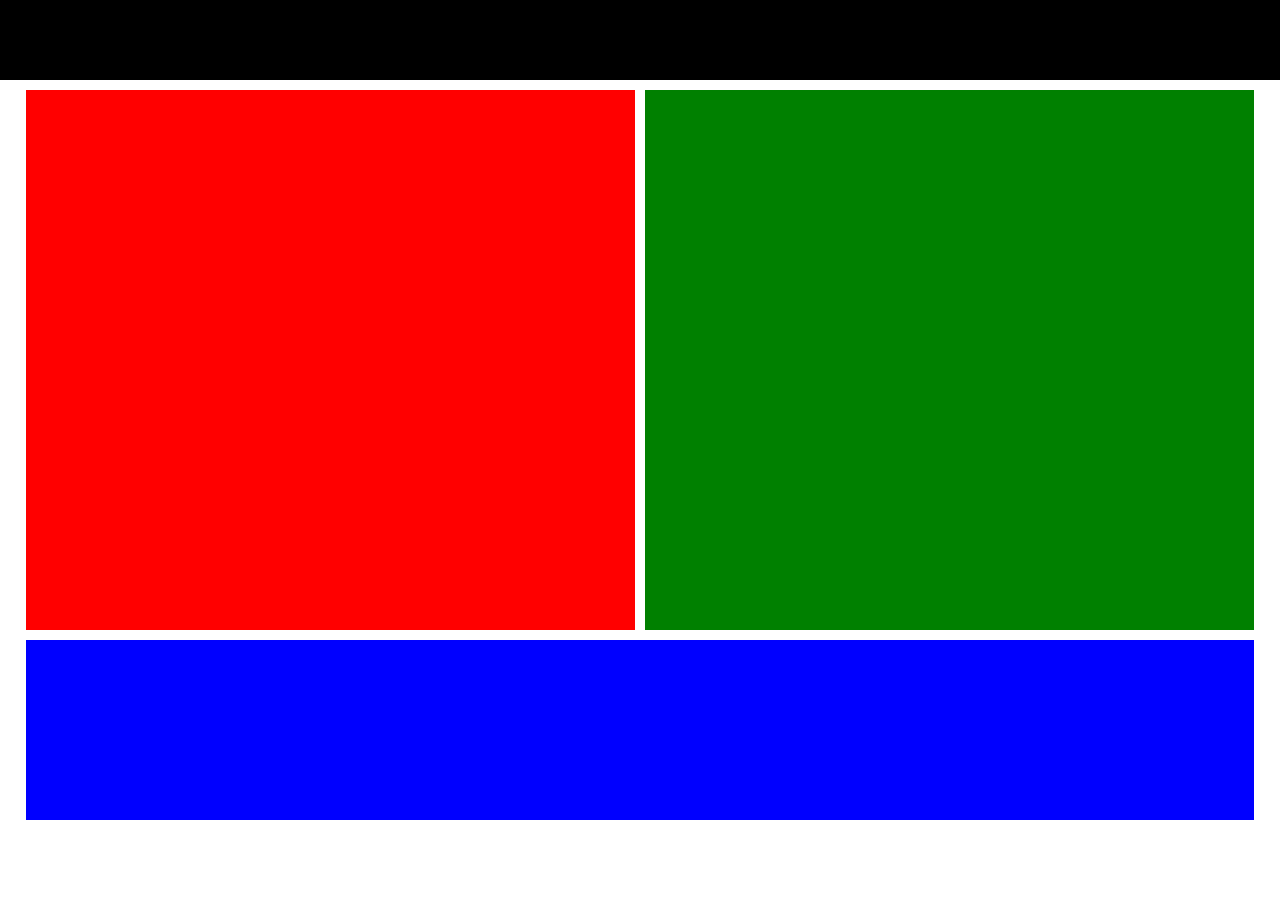
==== FrontEnd/Landing.html @ 983357b7 "Landing inicio" ====
<!DOCTYPE html>
<html lang="pt">
    <head>
        <meta charset="UTF-8">
        <meta name="viewport" content="width=device-width, initial-scale=1.0">
        <title>Home</title>
        <link rel="stylesheet" href="css/padrao.css">
        <link rel="stylesheet" href="css/landing.css">
    </head>
    <body>     
        <header class="header">

        </header>

        <main class="content">
            
            <div id="container"> 
                <div id="esquerda"> </div> 
                <div id="direita"> </div> 
                <div id="rodape"> </div> 
            </div>

        </main>

        <footer id="footer">

        </footer>
    </body>

</html>
---- FrontEnd/css/padrao.css ----
*{
    margin: 0px;
    padding: 0px;
}
    
body{
    margin: 0;
}

.header{
    width: 100%;
    height: 80px;
    background: black;
}

.content{
    padding: 0 2vw;
}
---- FrontEnd/css/landing.css ----
#container{
    display: grid;
    grid-template-columns: 1fr 1fr;
    grid-template-rows:60vh 20vh;
    grid-template-areas:    "E D"
                            "R R";
    grid-gap: 10px;
    margin-top: 10px;
}
    
#esquerda{
    grid-area: E;
    background-color: red;
    
}
    
#direita{
    grid-area: D;
    background-color: green;
    
}
    
#rodape{
    grid-area: R;
    background-color: blue;
    
}
    
/* a media query será aplicada para ajustar o layout quando a tela for menor que 500px*/
@media screen and (max-width: 500px) {
    
    #container{
        grid-template-columns: 1fr;
        grid-template-rows: 60vh 25vh;
        grid-template-areas:    "D"
                                "R";
    }
    
    #esquerda{
        display:none;    
    }

}
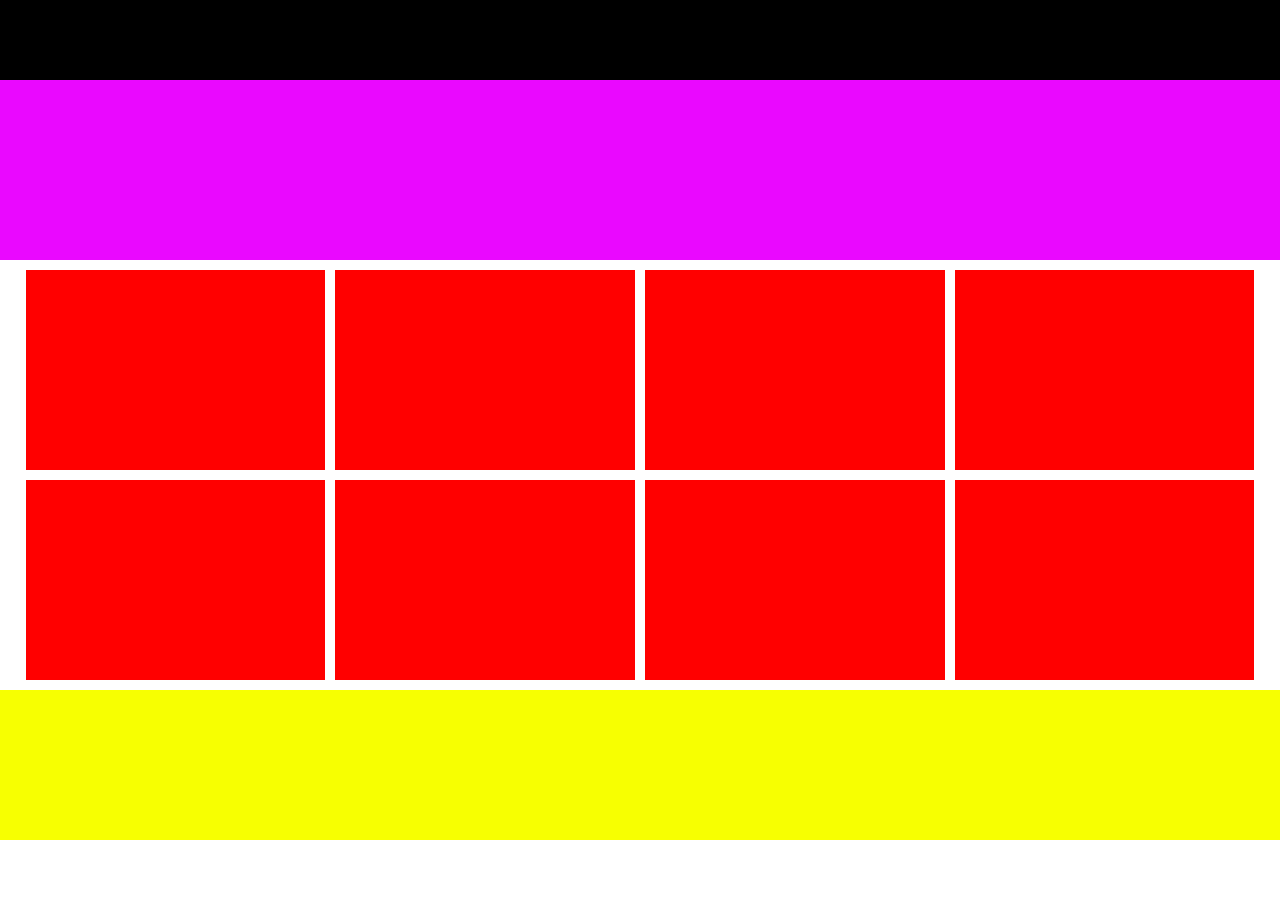
==== commit e3370148: "Home base pronto" ====
--- a/FrontEnd/Landing.html
+++ b/FrontEnd/Landing.html
@@ -11,18 +11,28 @@
         <header class="header">
 
         </header>
+            
+        <div id="pesquisa"></div>
 
         <main class="content">
-            
+
             <div id="container"> 
-                <div id="esquerda"> </div> 
-                <div id="direita"> </div> 
-                <div id="rodape"> </div> 
+
+                <div class="card"></div>
+                <div class="card"></div>
+                <div class="card"></div>
+                <div class="card"></div>
+
+                <div class="card"></div>
+                <div class="card"></div>
+                <div class="card"></div>
+                <div class="card"></div>
+
             </div>
 
         </main>
 
-        <footer id="footer">
+        <footer class="footer">
 
         </footer>
     </body>
--- a/FrontEnd/css/padrao.css
+++ b/FrontEnd/css/padrao.css
@@ -13,6 +13,8 @@
     background: black;
 }
 
-.content{
-    padding: 0 2vw;
-}+.footer{
+    width: 100%;
+    height: 150px;
+    background: rgb(247, 255, 1);
+}
--- a/FrontEnd/css/landing.css
+++ b/FrontEnd/css/landing.css
@@ -1,43 +1,40 @@
 #container{
     display: grid;
-    grid-template-columns: 1fr 1fr;
-    grid-template-rows:60vh 20vh;
-    grid-template-areas:    "E D"
-                            "R R";
-    grid-gap: 10px;
+    grid-template-columns: repeat(4, 1fr);
+
+    gap: 10px;
     margin-top: 10px;
+    margin-bottom: 10px;
+}
+
+.content{
+    padding: 0 2vw;
+}
+
+#pesquisa{
+    width: 100%;
+    height: 180px;
+    background: rgb(234, 8, 255);
+} 
+
+.card{
+    height: 200px;
+    background: red;
 }
     
-#esquerda{
-    grid-area: E;
-    background-color: red;
-    
-}
-    
-#direita{
-    grid-area: D;
-    background-color: green;
-    
-}
-    
-#rodape{
-    grid-area: R;
-    background-color: blue;
-    
-}
-    
-/* a media query será aplicada para ajustar o layout quando a tela for menor que 500px*/
-@media screen and (max-width: 500px) {
-    
+
+@media (max-width: 900px){
+
     #container{
-        grid-template-columns: 1fr;
-        grid-template-rows: 60vh 25vh;
-        grid-template-areas:    "D"
-                                "R";
-    }
-    
-    #esquerda{
-        display:none;    
+        grid-template-columns: repeat(2, 1fr); /*Quando ficar menor que 900 vira duas coluna*/
     }
 
 }
+
+@media (max-width: 600px){
+
+    #container{
+        grid-template-columns: 1fr; /*Quando ficar menor que 600 vira uma coluna*/
+    }
+
+}
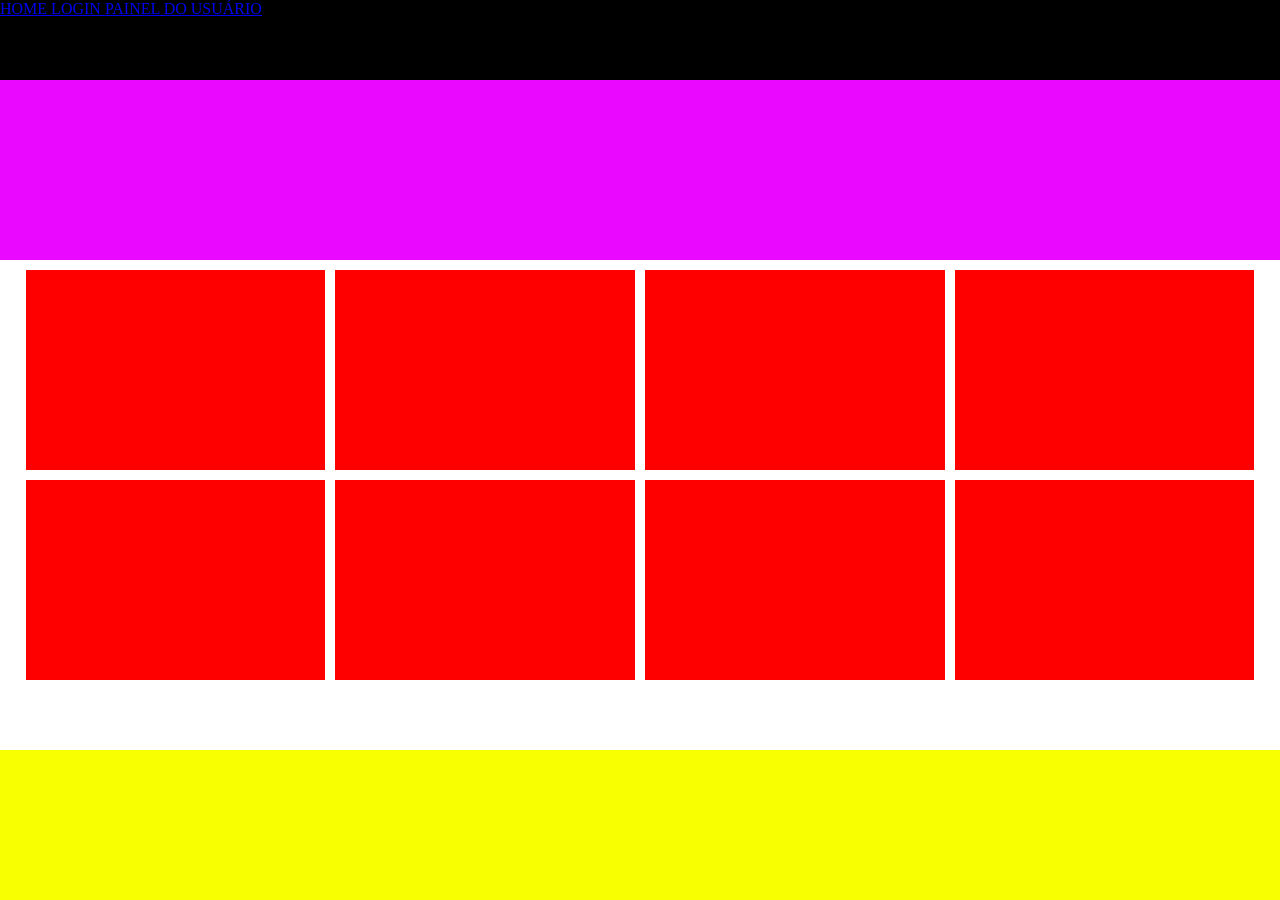
==== commit 12f401f1: "so uma att" ====
--- a/FrontEnd/Landing.html
+++ b/FrontEnd/Landing.html
@@ -10,6 +10,12 @@
     <body>     
         <header class="header">
 
+            <nav>
+                <a href="Landing.html"> HOME </a>
+                <a href="Login.html"> LOGIN </a>
+                <a href="Painel_Imovel"> PAINEL DO USUÁRIO </a>
+            </nav>
+        
         </header>
             
         <div id="pesquisa"></div>
--- a/FrontEnd/css/padrao.css
+++ b/FrontEnd/css/padrao.css
@@ -1,10 +1,18 @@
 *{
     margin: 0px;
     padding: 0px;
+    box-sizing: border-box;
 }
     
+html,
 body{
-    margin: 0;
+    height: auto;
+}
+
+body{
+    min-height: 100vh;
+    display: flex;
+    flex-direction: column;
 }
 
 .header{
@@ -13,6 +21,12 @@
     background: black;
 }
 
+.content{
+    flex: 1;
+    padding: 0 2vw;
+}
+
+
 .footer{
     width: 100%;
     height: 150px;
--- a/FrontEnd/css/landing.css
+++ b/FrontEnd/css/landing.css
@@ -5,10 +5,6 @@
     gap: 10px;
     margin-top: 10px;
     margin-bottom: 10px;
-}
-
-.content{
-    padding: 0 2vw;
 }
 
 #pesquisa{
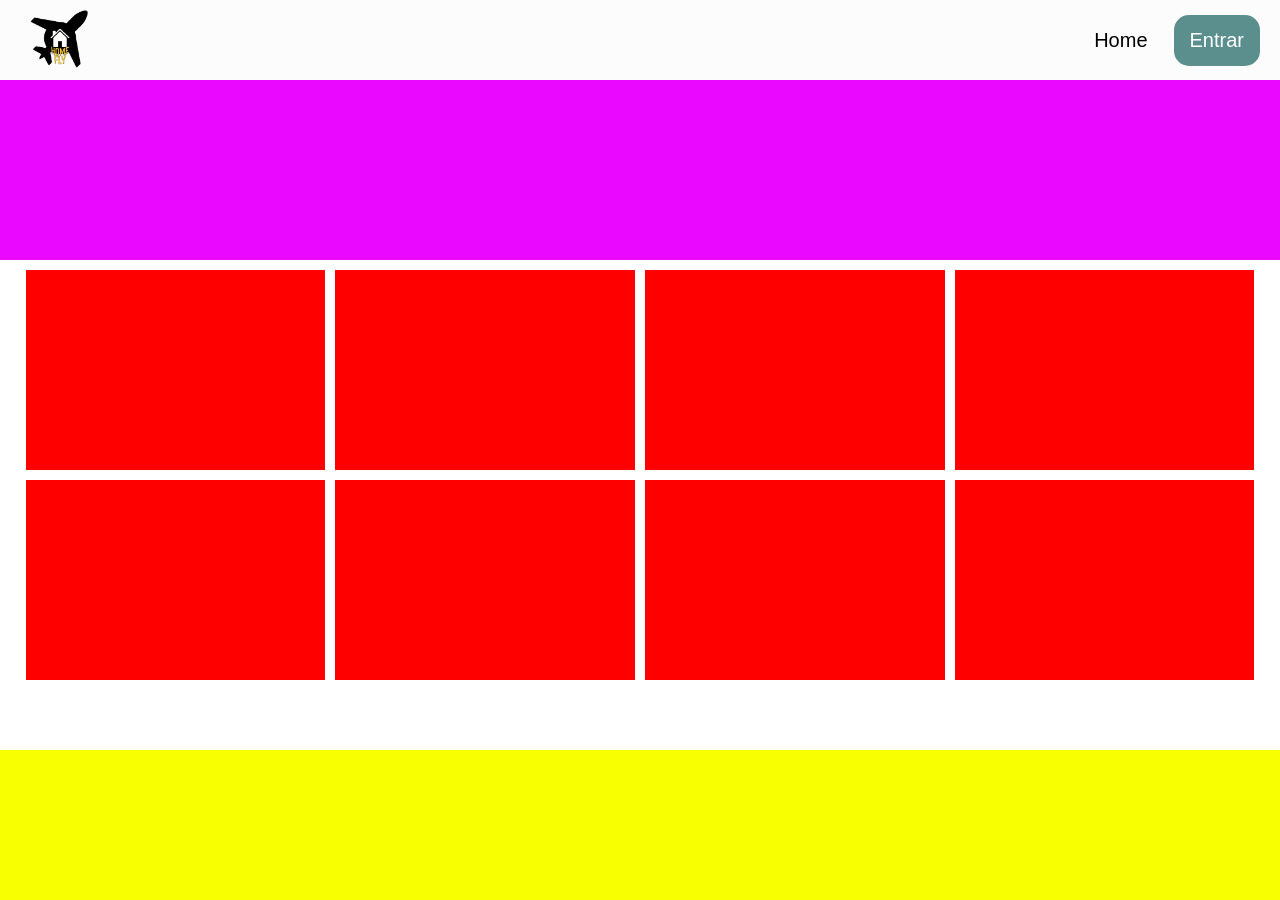
==== commit ccde6b65: "header finalizado" ====
--- a/FrontEnd/Landing.html
+++ b/FrontEnd/Landing.html
@@ -3,19 +3,24 @@
     <head>
         <meta charset="UTF-8">
         <meta name="viewport" content="width=device-width, initial-scale=1.0">
-        <title>Home</title>
+        <title>HomeFly</title>
         <link rel="stylesheet" href="css/padrao.css">
         <link rel="stylesheet" href="css/landing.css">
     </head>
     <body>     
         <header class="header">
 
-            <nav>
-                <a href="Landing.html"> HOME </a>
-                <a href="Login.html"> LOGIN </a>
-                <a href="Painel_Imovel"> PAINEL DO USUÁRIO </a>
+            <nav class="navHeader">
+                <div class="navHeader-logo">
+                   <img src="img/logo.png" alt="Logo"> 
+                </div>
+                
+                <div class="navHeader-links">
+                    <a href="Landing.html" class="navHeader-link"> Home </a>
+                    <a href="Login.html" class="navHeader-link caixa"> Entrar </a>
+                </div>
             </nav>
-        
+            
         </header>
             
         <div id="pesquisa"></div>
--- a/FrontEnd/css/padrao.css
+++ b/FrontEnd/css/padrao.css
@@ -26,6 +26,50 @@
     padding: 0 2vw;
 }
 
+.navHeader {
+    height: 80px;
+    background-color: #fcfcfc;
+
+    display: flex;
+    align-items: center;
+    justify-content: space-between;
+    padding: 0 20px;
+}
+
+.navHeader-logo img{
+    height: 100px;
+}
+
+.navHeader-links{
+    display: flex;
+    gap: 10px;
+}
+
+.navHeader-link {
+    display: block;
+    color: #000000;
+
+    text-align: center;
+    padding: 14px 16px;
+    text-decoration: none;
+
+    font-family: "Inter", sans-serif;
+    font-size: 20px;
+    font-weight: 500;
+
+    display: inline-block;
+    transition: transform 0.3s ease;
+}
+
+.navHeader-link:hover {
+    transform: scale(1.3);
+}
+
+.navHeader-link.caixa {
+    background-color: #5A8F8D;
+    color: rgb(255, 255, 255);
+    border-radius: 15px;
+}
 
 .footer{
     width: 100%;
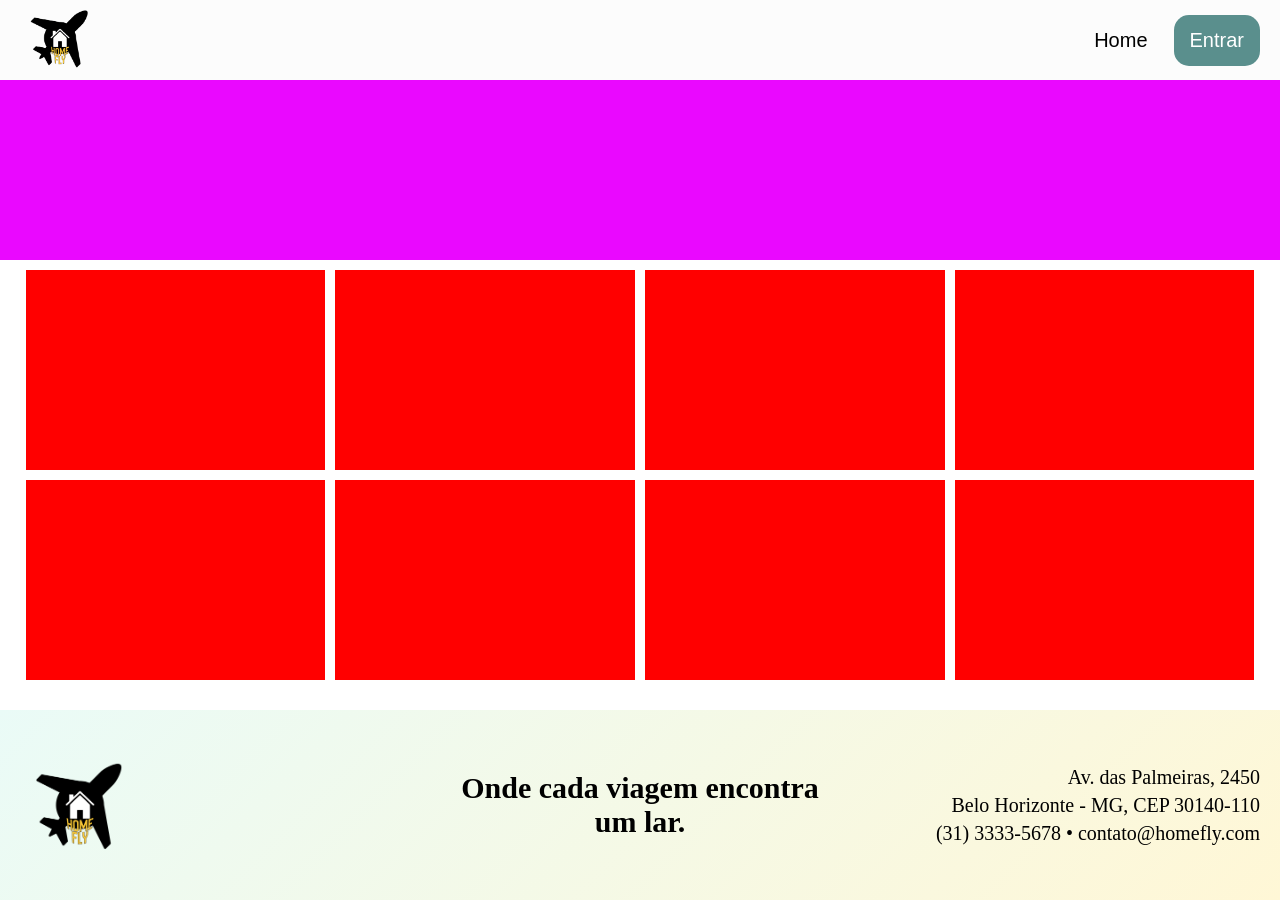
==== commit 4800bf36: "Footer finalizado" ====
--- a/FrontEnd/Landing.html
+++ b/FrontEnd/Landing.html
@@ -45,7 +45,28 @@
 
         <footer class="footer">
 
+            <div class="footerContent">
+
+                <div class="footer-sobre">
+                    <img src="img/logo.png" alt="Logo" class="footer-logo">
+                </div>
+
+                <div class="footer-slogan">
+                    <p>Onde cada viagem encontra um lar.</p>
+                </div>
+
+                <div class="footer-info">
+                    <div class="footer-endereco">
+                        <p>Av. das Palmeiras, 2450</p>
+                        <p>Belo Horizonte - MG, CEP 30140-110</p>
+                        <p>(31) 3333-5678 • contato@homefly.com</p>
+                    </div>
+                </div>
+
+            </div>
+            
         </footer>
+
     </body>
 
 </html>
--- a/FrontEnd/css/padrao.css
+++ b/FrontEnd/css/padrao.css
@@ -73,6 +73,58 @@
 
 .footer{
     width: 100%;
-    height: 150px;
-    background: rgb(247, 255, 1);
+    min-height: 150px;
+    background: linear-gradient(135deg,#EAFBF7 0%,#FFF7D6 100%);
+    padding: 20px;
 }
+
+.footerContent{
+    height: 100%;
+    display: flex;
+    align-items: center;
+    justify-content: space-between;
+    gap: 20px;
+}
+
+.footer-sobre{
+    display: flex;
+    align-items: center;
+    gap: 15px;
+    flex: 1;
+}
+
+.footer-logo{
+    height: 150px; 
+}
+
+.footer-slogan{
+    flex: 1;
+    text-align: center;
+    font-size: 30px;
+    font-weight: bold;
+}
+
+.footer-info{
+    flex: 1;
+    display: flex;
+    flex-direction: column;
+    align-items: flex-end;
+    gap: 10px;
+}
+
+.footer-endereco{
+    text-align: right;
+    font-size: 20px;
+    line-height: 1.4;
+}
+
+@media (max-width: 500px){
+
+    .footer-slogan{
+        font-size: 20px;
+    }
+    .footer-endereco{
+        font-size: 10px;
+    }
+
+}
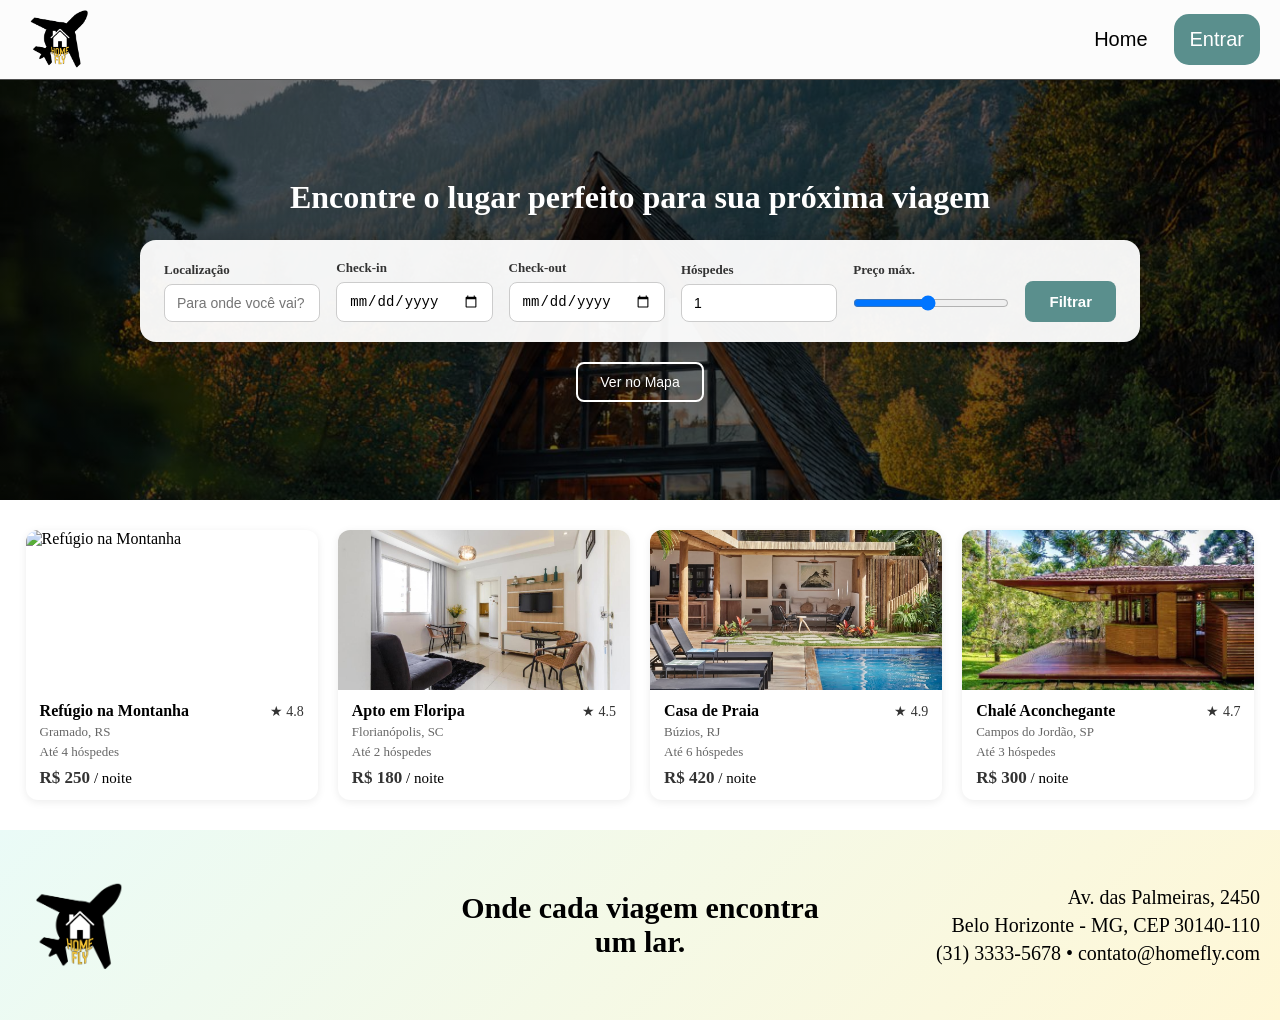
==== commit b8a04725: "Home HTML + CSS, finalizado" ====
--- a/FrontEnd/Landing.html
+++ b/FrontEnd/Landing.html
@@ -23,21 +23,113 @@
             
         </header>
             
-        <div id="pesquisa"></div>
+        <div id="pesquisa">
+            <div class="pesquisa-conteudo">
+
+                <h1 class="pesquisa-titulo">Encontre o lugar perfeito para sua próxima viagem</h1>
+                <div class="pesquisa-form">
+
+                    <div class="campo">
+                        <label for="cidade">Localização</label>
+                        <input type="text" id="cidade" placeholder="Para onde você vai?"> <!-- Input do tipo texto -->
+                    </div>
+
+                    <div class="campo">
+                        <label for="checkin">Check-in</label>
+                        <input type="date" id="checkin"> <!-- Input do tipo data -->
+                    </div>
+
+                    <div class="campo">
+                        <label for="checkout">Check-out</label>
+                        <input type="date" id="checkout">
+                    </div>
+
+                    <div class="campo">
+                        <label for="hospedes">Hóspedes</label>
+                        <input type="number" id="hospedes" min="1" value="1"> <!-- Input do tipo número -->
+                    </div>
+
+                    <div class="campo">
+                        <label for="preco">Preço máx.</label>
+                        <input type="range" id="preco" min="50" max="1000" value="500"> <!-- Input do tipo range (de tal até tal) -->
+                    </div>
+
+                    <button class="btn-filtrar">Filtrar</button>
+
+                </div>
+
+                <button class="btn-mapa">Ver no Mapa</button>
+            </div>
+        </div>
+
 
         <main class="content">
 
             <div id="container"> 
+                <div class="card">
 
-                <div class="card"></div>
-                <div class="card"></div>
-                <div class="card"></div>
-                <div class="card"></div>
+                    <!-- Primeiro vem a foto -->
+                    <div class="card-img">
+                        <img src="img/imovel1.jpg" alt="Refúgio na Montanha">
+                    </div>
+                    
+                    <!-- Depois vem as informações -->
+                    <div class="card-info">
+                        <div class="card-header">
+                            <h3>Refúgio na Montanha</h3>
+                            <span class="card-rating">★ 4.8</span>
+                        </div>
+                        <p class="card-local">Gramado, RS</p>
+                        <p class="card-hospedes">Até 4 hóspedes</p>
+                        <p class="card-preco"><strong>R$ 250</strong> / noite</p>
+                    </div>
+                    <!-- Como estamos sem JS e REACT ainda, é apenas o corpo do site, ele não funciona -->
+                </div>
 
-                <div class="card"></div>
-                <div class="card"></div>
-                <div class="card"></div>
-                <div class="card"></div>
+                <div class="card">
+                    <div class="card-img">
+                        <img src="img/imovel2.jpg" alt="Apto em Floripa">
+                    </div>
+                    <div class="card-info">
+                        <div class="card-header">
+                            <h3>Apto em Floripa</h3>
+                            <span class="card-rating">★ 4.5</span>
+                        </div>
+                        <p class="card-local">Florianópolis, SC</p>
+                        <p class="card-hospedes">Até 2 hóspedes</p>
+                        <p class="card-preco"><strong>R$ 180</strong> / noite</p>
+                    </div>
+                </div>
+
+                <div class="card">
+                    <div class="card-img">
+                        <img src="img/imovel3.jpg" alt="Casa de Praia">
+                    </div>
+                    <div class="card-info">
+                        <div class="card-header">
+                            <h3>Casa de Praia</h3>
+                            <span class="card-rating">★ 4.9</span>
+                        </div>
+                        <p class="card-local">Búzios, RJ</p>
+                        <p class="card-hospedes">Até 6 hóspedes</p>
+                        <p class="card-preco"><strong>R$ 420</strong> / noite</p>
+                    </div>
+                </div>
+
+                <div class="card">
+                    <div class="card-img">
+                        <img src="img/imovel4.jpg" alt="Chalé Aconchegante">
+                    </div>
+                    <div class="card-info">
+                        <div class="card-header">
+                            <h3>Chalé Aconchegante</h3>
+                            <span class="card-rating">★ 4.7</span>
+                        </div>
+                        <p class="card-local">Campos do Jordão, SP</p>
+                        <p class="card-hospedes">Até 3 hóspedes</p>
+                        <p class="card-preco"><strong>R$ 300</strong> / noite</p>
+                    </div>
+                </div>
 
             </div>
 
--- a/FrontEnd/css/padrao.css
+++ b/FrontEnd/css/padrao.css
@@ -18,7 +18,7 @@
 .header{
     width: 100%;
     height: 80px;
-    background: black;
+    background: black; 
 }
 
 .content{
@@ -34,6 +34,8 @@
     align-items: center;
     justify-content: space-between;
     padding: 0 20px;
+
+    border-bottom: 1px solid rgb(80, 80, 80);
 }
 
 .navHeader-logo img{
--- a/FrontEnd/css/landing.css
+++ b/FrontEnd/css/landing.css
@@ -7,30 +7,197 @@
     margin-bottom: 10px;
 }
 
+/* Aqui vai tá os trem da div de pesquisa */
 #pesquisa{
     width: 100%;
-    height: 180px;
-    background: rgb(234, 8, 255);
-} 
+    min-height: 420px;
+
+    display: flex;
+    align-items: center;
+    justify-content: center;
+    padding: 40px 20px;
+
+    background-image: linear-gradient(rgba(0,0,0,0.55), rgba(0,0,0,0.55)), url("../img/cabana.jpg");
+    background-size: cover;
+    background-position: center;
+    background-repeat: no-repeat;
+}
+
+.pesquisa-conteudo{
+    width: 100%;
+    max-width: 1000px;
+    text-align: center;
+}
+
+.pesquisa-titulo{
+    color: #fff;
+    font-size: 32px;
+    margin-bottom: 24px;
+}
+
+.pesquisa-form{
+    background: rgba(255,255,255,0.95);
+    border-radius: 16px;
+    padding: 20px 24px;
+
+    display: flex;
+    flex-wrap: wrap;
+    align-items: flex-end;
+    gap: 16px;
+
+    box-shadow: 0 4px 20px rgba(0,0,0,0.25);
+}
+
+.campo{
+    display: flex;
+    flex-direction: column;
+    text-align: left;
+    flex: 1;
+    min-width: 140px;
+}
+
+/* textos da pesquisa */
+.campo label{
+    font-size: 13px;
+    font-weight: 600;
+    color: #333;
+    margin-bottom: 6px;
+}
+
+.campo input{
+    padding: 10px 12px;
+    border: 1px solid #ccc; /* bloco do campo */
+    border-radius: 8px;
+    font-size: 14px;
+}
+
+.campo input:focus{
+    outline: none;
+    border-color: #5A8F8D;
+}
+
+.btn-filtrar{
+    background: #5A8F8D;
+    color: #fff;
+    border: none;
+    border-radius: 8px;
+    padding: 12px 24px;
+    font-size: 15px;
+    font-weight: 600;
+    cursor: pointer;
+    white-space: nowrap;
+}
+
+.btn-filtrar:hover{
+    opacity: 0.9;
+}
+
+.btn-mapa{
+    margin-top: 20px;
+    background: transparent;
+    border: 2px solid #fff;
+    color: #fff;
+    padding: 10px 22px;
+    border-radius: 8px;
+    font-size: 14px;
+    cursor: pointer;
+}
+
+.btn-mapa:hover{
+    background: rgba(255,255,255,0.15);
+}
+
+/* Aqui vai tá os cards de baixo */ 
+#container{
+    display: grid;
+    grid-template-columns: repeat(4, 1fr);
+
+    gap: 20px;
+    margin-top: 30px;
+    margin-bottom: 30px;
+}
 
 .card{
-    height: 200px;
-    background: red;
-}
-    
+    background: #fff;
+    border-radius: 12px;
+    overflow: hidden;
+    box-shadow: 0 2px 8px rgba(0,0,0,0.08);
+    transition: transform 0.2s ease;
+}
+
+.card:hover{
+    transform: translateY(-4px); /* Pra cima ou pra baixo o card*/
+}
+
+.card-img{
+    width: 100%;
+    height: 160px;
+}
+
+.card-img img{
+    width: 100%;
+    height: 100%;
+    object-fit: cover;
+    display: block;
+}
+
+.card-info{
+    padding: 12px 14px;
+}
+
+.card-header{
+    display: flex;
+    justify-content: space-between;
+    align-items: center;
+}
+
+.card-header h3{
+    font-size: 16px;
+}
+
+.card-rating{
+    font-size: 14px;
+    color: #333;
+}
+
+.card-local,
+.card-hospedes{
+    font-size: 13px;
+    color: #666;
+    margin-top: 4px;
+}
+
+.card-preco{
+    margin-top: 8px;
+    font-size: 15px;
+}
+
+.card-preco strong{
+    font-size: 17px;
+    color: #333;
+}
 
 @media (max-width: 900px){
-
     #container{
         grid-template-columns: repeat(2, 1fr); /*Quando ficar menor que 900 vira duas coluna*/
     }
 
+    .pesquisa-form{
+        flex-direction: column;
+        align-items: stretch;
+    }
+
+    .campo{
+        min-width: 100%;
+    }
 }
 
 @media (max-width: 600px){
-
     #container{
         grid-template-columns: 1fr; /*Quando ficar menor que 600 vira uma coluna*/
     }
 
+    .pesquisa-titulo{
+        font-size: 24px;
+    }
 }
